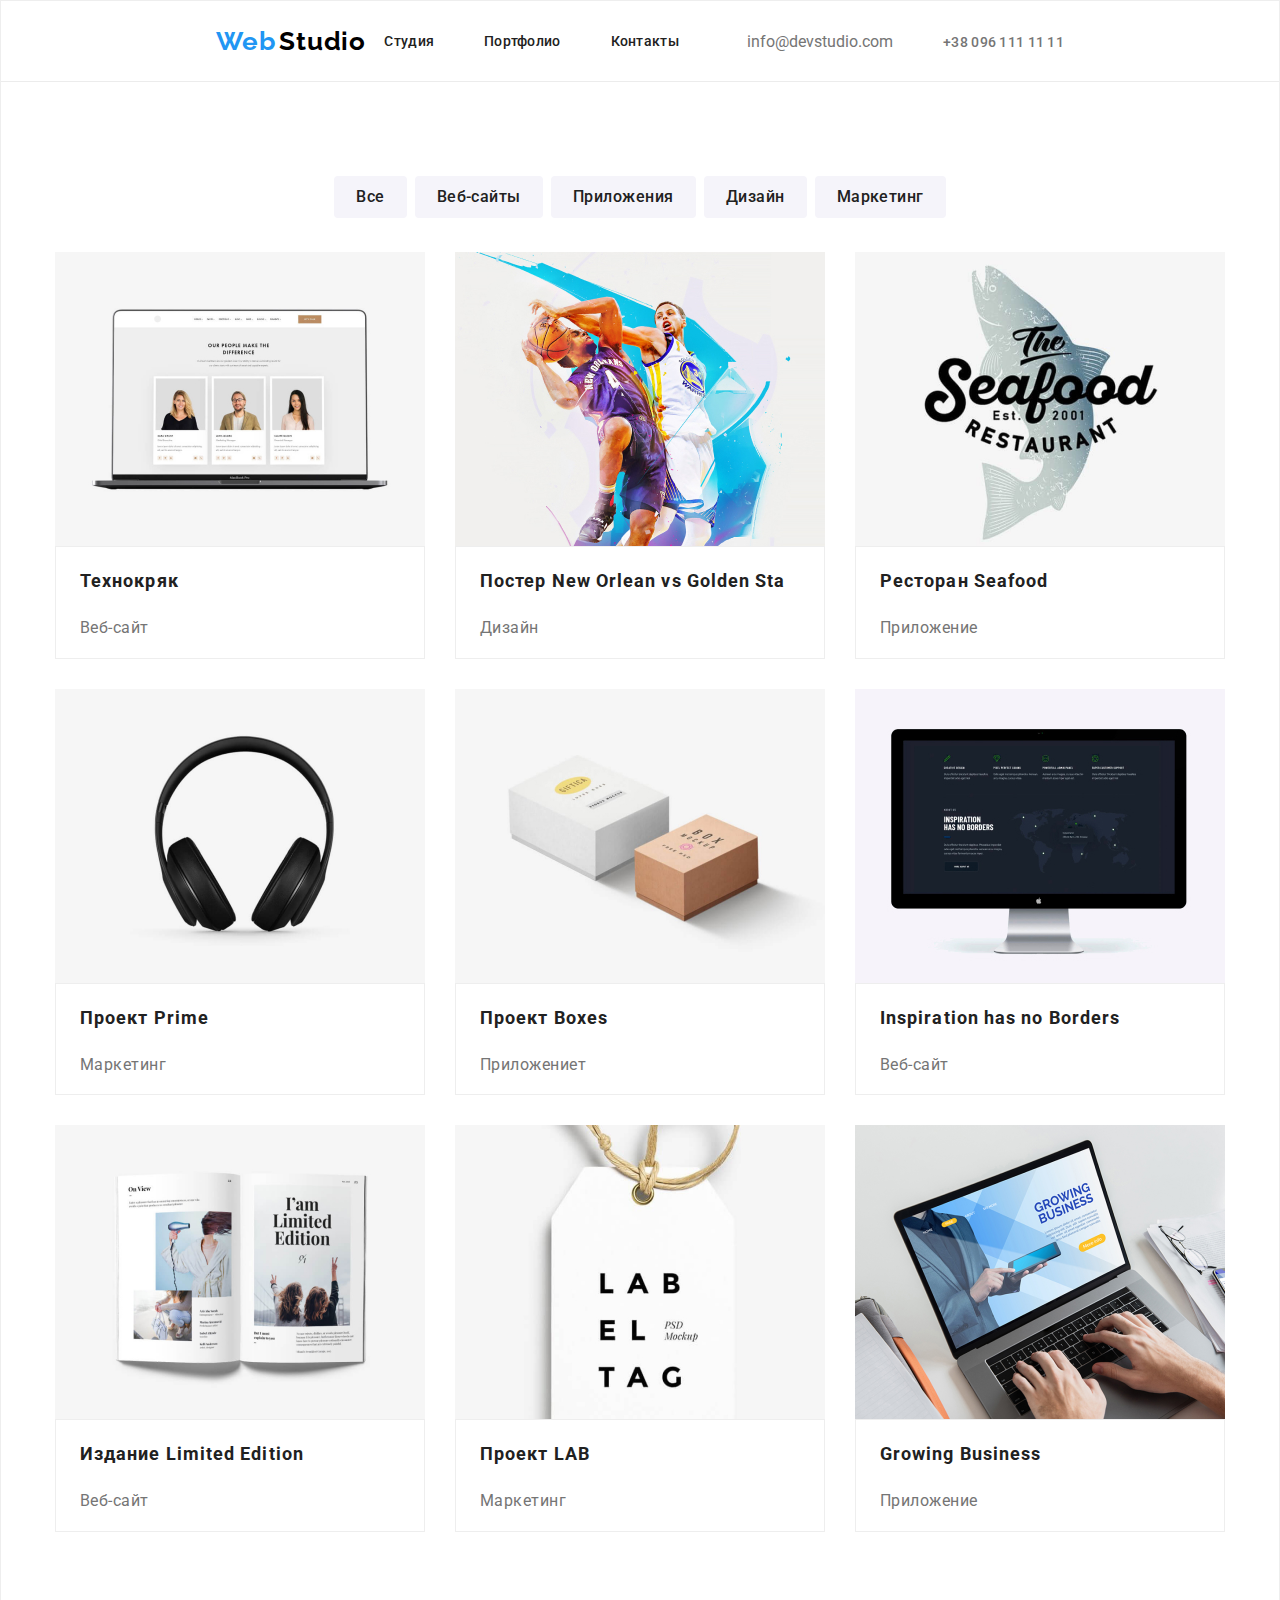
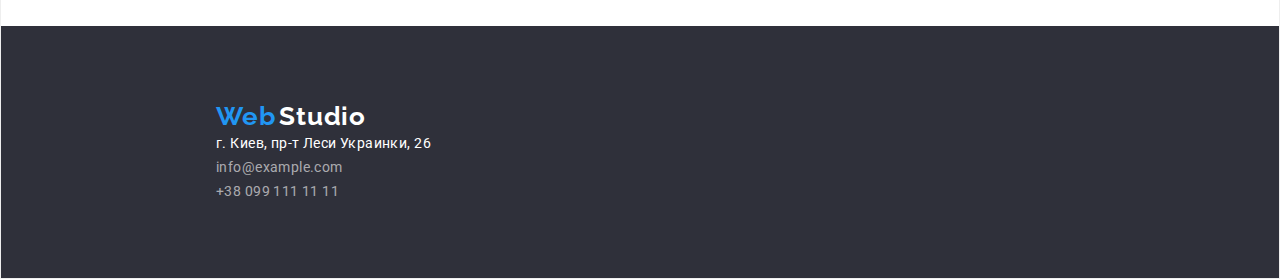
==== portfolio.html @ d3f441bb "Home work 3" ====
<!DOCTYPE html>
<html lang="uk">
  <head>
    <meta charset="UTF-8" />
    <meta http-equiv="X-UA-Compatible" content="IE=edge" />
    <meta name="viewport" content="width=device-width, initial-scale=1.0" />
    <link rel="stylesheet" href="style/style.css" />
    <link
      href="https://fonts.googleapis.com/css2?family=Raleway:wght@400;700&family=Roboto:wght@400;500;700;900&family=Ruda:wght@700&display=swap"
      rel="stylesheet"
    />
    <title>Portfolio</title>
  </head>

  <body>
    <!-- <div class="container"> -->
    <header class="header">
      <div class="container">
        <div class="category">
          <div>
            <a href="index.html" style="text-decoration: none">
              <span class="logo">Web</span>
              <span class="logo1">Studio</span>
            </a>
          </div>

          <ul class="menu" style="list-style: none">
            <li>
              <a class="studia" style="text-decoration: none" href="index.html"
                >Студия</a
              >
            </li>
            <li>
              <a
                class="portfolio"
                style="text-decoration: none"
                href="portfolio.html"
                >Портфолио</a
              >
            </li>
            <li>
              <a class="contactu" style="text-decoration: none" href="#"
                >Контакты</a
              >
            </li>
          </ul>

          <ul class="menu-addres" style="list-style: none">
            <li>
              <a
                class="gmail"
                style="text-decoration: none"
                href="mailto: info@devstudio.com"
                style="text-decoration: none"
                >info@devstudio.com</a
              >
            </li>
            <li>
              <a class="header__tel" href="tel:+380961111111"
                >+38 096 111 11 11</a
              >
            </li>
          </ul>
        </div>
      </div>
    </header>
    <main>
      <div class="conteiner-main">
        <ul class="button-set">
          <li><button class="bg-button" type="button">Все</button></li>
          <li><button class="bg-button" type="button">Веб-сайты</button></li>
          <li><button class="bg-button" type="button">Приложения</button></li>
          <li><button class="bg-button" type="button">Дизайн</button></li>
          <li><button class="bg-button" type="button">Маркетинг</button></li>
        </ul>

        <ul class="card-set">
          <li class="iteam">
            <article class="card">
              <div class="card-thumb">
                <a href="#"><img src="images/1.jpg" width="370" height="294" alt="Веб-сай Технокряк" /></a>
              </div>
              <div class="card-content">
                <p class="card-headling">
                  <a class="color-headling" href="">Технокряк</a>
                </p>
                <p class="card-text">
                  <a class="color-text" href="">Веб-сайт</a>
                </p>
              </div>
            </article>
          </li>

          <li class="iteam">
            <article class="card">
              <div class="card-thumb">
                <a href="#"><img src="images/basket2.jpg" width="370" height="294" alt="Постер New Orlean vs Golden Sta" /></a>
              </div>
              <div class="card-content">
                <p class="card-headling">
                  <a class="color-headling" href="">Постер New Orlean vs Golden Sta</a>
                </p>
                <p class="card-text">
                  <a class="color-text" href=""> Дизайн</a>
                </p>
              </div>
            </article>
          </li>

          <li class="iteam">
            <article class="card">
              <div class="card-thumb">
                <a href="#"><img src="images/seafood.jpg" width="370" height="294" alt="Ресторан Seafood" /></a>
              </div>
              <div class="card-content">
                <p class="card-headling">
                  <a class="color-headling" href="">Ресторан Seafood</a>
                </p>
                <p class="card-text">
                  <a class="color-text" href="">Приложение</a>
                </p>
              </div>
            </article>
          </li>

          <li class="iteam">
            <article class="card">
              <div class="card-thumb">
                <a href="#"><img src="images/soud2.jpg" width="370" height="294" alt="Проект Prime" /></a>
              </div>
              <div class="card-content">
                <p class="card-headling">
                  <a class="color-headling" href="">Проект Prime</a>
                </p>
                <p class="card-text">
                  <a class="color-text" href="">Маркетинг</a>
                </p>
              </div>
            </article>
          </li>

          <li class="iteam">
            <article class="card">
              <div class="card-thumb">
                <a href="#"><img src="images/boxes2.jpg" width="370" height="294" alt="Проект Boxes" /></a>
              </div>
              <div class="card-content">
                <p class="card-headling">
                  <a class="color-headling" href="">Проект Boxes</a>
                </p>
                <p class="card-text">
                  <a class="color-text" href="">Приложениет</a>
                </p>
              </div>
            </article>
          </li>

          <li class="iteam">
            <article class="card">
              <div class="card-thumb">
                <a href="#"><img src="images/border.jpg" width="370" height="294" alt="Inspiration has no Borders Веб-сайт" /></a>
              </div>
              <div class="card-content">
                <p class="card-headling">
                  <a class="color-headling" href="">Inspiration has no Borders</a>
                </p>
                <p class="card-text">
                  <a class="color-text" href="">Веб-сайт</a>
                </p>
              </div>
            </article>
          </li>

          <li class="iteam">
            <article class="card">
              <div class="card-thumb">
                <a href="#"><img src="images/book2.jpg" width="370" height="294" alt="Издание Limited Edition" /></a>
              </div>
              <div class="card-content">
                <p class="card-headling">
                  <a class="color-headling" href="">Издание Limited Edition</a>
                </p>
                <p class="card-text">
                  <a class="color-text" href="">Веб-сайт</a>
                </p>
              </div>
            </article>
          </li>

          <li class="iteam">
            <article class="card">
              <div class="card-thumb">
                <a href="#"><img src="images/lab2.jpg" width="370" height="294" alt="Проект LAB" /></a>
              </div>
              <div class="card-content">
                <p class="card-headling">
                  <a class="color-headling" href="">Проект LAB </a>
                </p>
                <p class="card-text">
                  <a class="color-text" href="">Маркетинг</a>
                </p>
              </div>
            </article>
          </li>

          <li class="iteam">
            <article class="card">
              <div class="card-thumb">
                <a href="#"><img src="images/growing.jpg" width="370" height="294" alt="" /></a>
              </div>
              <div class="card-content">
                <p class="card-headling">
                  <a class="color-headling" href="">Growing Business</a>
                </p>
                <p class="card-text">
                  <a class="color-text" href="">Приложение</a>
                </p>
              </div>
            </article>
          </li>
        </ul>
      </div>
    </main>
    <footer>
      <div class="footer-logo">
        <a href="#" style="text-decoration: none">
          <span class="logo" fond>Web</span>
          <span class="logo-studio">Studio</span>
        </a>
        <address>
          <ul class="footer-box">
            <li>
              <a class="footer-street" href="#" style="text-decoration: none"
                >г. Киев, пр-т Леси Украинки, 26</a
              >
            </li>
            <li>
              <a
                class="footer-address"
                href="mailto:info@example.com"
                style="text-decoration: none"
                >info@example.com</a
              >
            </li>
            <li>
              <a
                class="footer-address"
                href="tel:>+380991111111"
                style="text-decoration: none"
                >+38 099 111 11 11</a
              >
            </li>
          </ul>
        </address>
      </div>
    </footer>
  </body>
</html>
---- style/style.css ----
:root {
  --color-primary: #2196f3;
  --color-white: #fff;
  --color-gris: #757575;
  --color-black: #212121;
  --font-family-primary: "Roboto", sans-serif;
  --font-family-secondary: "Raleway", sans-serif;
  --card-shadow: #ffffff;
  border: 1px solid #eeeeee;
}

* {
  box-sizing: border-box;
}

html {
  font-family: var(--font-family-primary);
}

body {
  margin: 0;
}

img {
  display: block;
}

a {
  list-style: none;
  text-decoration: none;
  color: var(--color-gris);
}

li,
ul,
ol {
  margin: 0;
  padding: 0;
  list-style: none;
}

.container {
  margin: 0 215px;
  max-width: 1600px;
}

.contactu,
.portfolio,
.studia {
  color: var(--color-black);
}

/*LOGO*/
.logo {
  color: var(--color-primary);
  font-family: var(--font-family-secondary);
  font-style: normal;
  font-weight: 700;
  font-size: 26px;
  line-height: 1.192;
  letter-spacing: 0.03em;
}

.logo1 {
  color: black;
  font-family: var(--font-family-secondary);
  font-weight: 700;
  font-size: 26px;
  line-height: 1.192;
  letter-spacing: 0.03em;
}

.logo-portfolio {
  color: var(--color-primary);
  font-family: var(--font-family-secondary);
  font-weight: 700;
  font-size: 26px;
  line-height: 1.192;
  letter-spacing: 0.03em;
}

.logo-portfolio1 {
  color: var(--color-black);
  font-family: var(--font-family-secondary);
  font-weight: 700;
  font-size: 26px;
  line-height: 1.192;
  letter-spacing: 0.03em;
}

/*HEADER*/

.header {
  border-bottom: 1px solid #ececec;
}
.category {
  display: flex;
  justify-content: space-between;
  align-items: center;
  height: 80px;
}

.header__tel {
  font-weight: 500;
  font-size: 14px;
  line-height: 1.143;
  letter-spacing: 0.02em;
  color: var(--color-gris);
  text-decoration: none;
  padding-left: 50px;
}

.menu {
  display: flex;
}

.menu li {
  font-weight: 500;
  font-size: 14px;
  line-height: 1.143;
  letter-spacing: 0.02em;
  color: var(--color-black);
  padding-right: 50px;
}

.menu-addres {
  display: flex;
}

.hero {
  display: flex;
  flex-direction: column;
  justify-content: center;
  align-items: center;
  height: 600px;
  background: #2f303a;
}

.studia:hover,
.portfolio:hover,
.contactu:hover,
.gmail:hover,
.header__tel:hover {
  color: var(--color-primary);
}

/*main*/
.title {
  font-weight: 900;
  font-size: 44px;
  line-height: 1.364;
  text-align: center;
  letter-spacing: 0.06em;
  text-transform: uppercase;
  color: var(--color-white);
}

.bg-shop {
  display: flex;
  align-items: center;
  justify-content: center;
  width: 200px;
  height: 50px;
  background: var(--color-primary);
  box-shadow: 0px 4px 4px rgba(0, 0, 0, 0.15);
  border-radius: 4px;
  font-weight: 700;
  line-height: 1.875;
  letter-spacing: 0.06em;
  color: var(--color-white);
  border: none;
}

.row {
  display: flex;
  justify-content: space-between;
  margin: 94px 0;
}

.row-title {
  font-weight: 700;
  font-size: 14px;
  line-height: 1.143;
  letter-spacing: 0.03em;
  text-transform: uppercase;
  color: var(--color-black);
}

.text-row {
  font-size: 14px;
  line-height: 1.714;
  letter-spacing: 0.03em;
  color: var(--color-gris);
}

.title-we-can {
  font-weight: 700;
  font-size: 36px;
  line-height: 1.167;
  text-align: center;
  letter-spacing: 0.03em;
  color: var(--color-black);
}

.row-we-can {
  display: flex;
  justify-content: space-between;
  margin: 50px 0 94px;
}

.team {
  display: block;
  text-align: center;
  margin: 0 auto;
  height: 648px;
  background: #f5f4fa;
}

.team-titel {
  margin: 0;
  padding: 94px 0 50px;
  font-weight: 700;
  font-size: 36px;
  line-height: 1.167;
  text-align: center;
  letter-spacing: 0.03em;
  color: #212121;
}

.bg-card {
  box-shadow: 0px 1px 3px rgba(0, 0, 0, 0.12), 0px 1px 1px rgba(0, 0, 0, 0.14),
    0px 2px 1px rgba(0, 0, 0, 0.2);
  border-radius: 0px 0px 4px 4px;
}

.bg-text {
  font-weight: 500;
  font-size: 16px;
  line-height: 1.188;
  text-align: center;
  letter-spacing: 0.03em;
  color: var(--color-black);
}

.bg-job {
  line-height: 19px;
  text-align: center;
  letter-spacing: 0.03em;
  color: var(--color-gris);
}

.team2 {
  display: flex;
  justify-content: space-between;
}

/*FOOTER*/

.footer-logo {
  display: flex;
  flex-direction: column;
  justify-content: center;
  height: 252px;
  padding: 0 215px;
  background: #2f303a;
}

.logo-studio {
  font-family: var(--font-family-secondary);
  font-weight: 700;
  font-size: 26px;
  line-height: 1.192;
  letter-spacing: 0.03em;
  color: var(--color-white);
}

.footer-box {
  display: flex;
  flex-direction: column;
  padding: 0;
}

.footer-street {
  font-size: 14px;
  line-height: 1.714;
  letter-spacing: 0.03em;
  color: var(--color-white);
}

.footer-address {
  font-size: 14px;
  line-height: 1.714;
  letter-spacing: 0.03em;
  color: rgba(255, 255, 255, 0.6);
}

.logo-studio a {
  font-style: normal;
}

.footer-logo,
.logo-studio,
.footer-address,
.footer-street {
  font-style: normal;
}

/*PORFOLIO*/

.conteiner-button {
  display: flex;
  flex-direction: row;
}

.conteiner-main {
  width: 1170px;
  margin-left: auto;
  margin-right: auto;
  background-color: var(--color-white);
}

/* CARD SET */
.card-set {
  list-style: none;
  display: flex;
  flex-wrap: wrap;
  margin-bottom: 94px;
  gap: 30px;
}

.card-set > .iteam {
  flex-basis: calc(100% / 3 - 30px);
}

/* CARD */

.card-content {
  padding-left: 24px;
  box-shadow: var(--card-shadow);
  border: 1px solid #eeeeee;
}

.color-headling {
  font-family: var(--font-family-primary);
  font-style: normal;
  font-weight: 700;
  font-size: 18px;
  line-height: 2;
  letter-spacing: 0.06em;
  color: var(--color-black);
}

.color-text {
  font-family: var(--font-family-primary);
  font-style: normal;
  font-weight: 400;
  font-size: 16px;
  line-height: 1.667;
  letter-spacing: 0.03em;
  color: var(--color-gris);
}

/* BUTTON */

.button-set {
  margin-top: 94px;
  margin-bottom: 34px;
  display: flex;
  justify-content: center;
  gap: 8px;
}

.bg-button {
  font-family: inherit;
  font-weight: 500;
  font-size: inherit;
  line-height: 1.625;
  text-align: center;
  letter-spacing: 0.03em;
  color: var(--color-black);
  border: none;
  transition: 0.4s;
}

.bg-button {
  padding: 8px 22px;
  background: #f5f4fa;
  border-radius: 4px;
}

.bg-button:hover {
  background: var(--color-primary);
  box-shadow: 0px 3px 1px rgba(0, 0, 0, 0.1), 0px 1px 2px rgba(0, 0, 0, 0.08),
    0px 2px 2px rgba(0, 0, 0, 0.12);
  border-radius: 4px;
  cursor: pointer;
  color: var(--color-white);
}
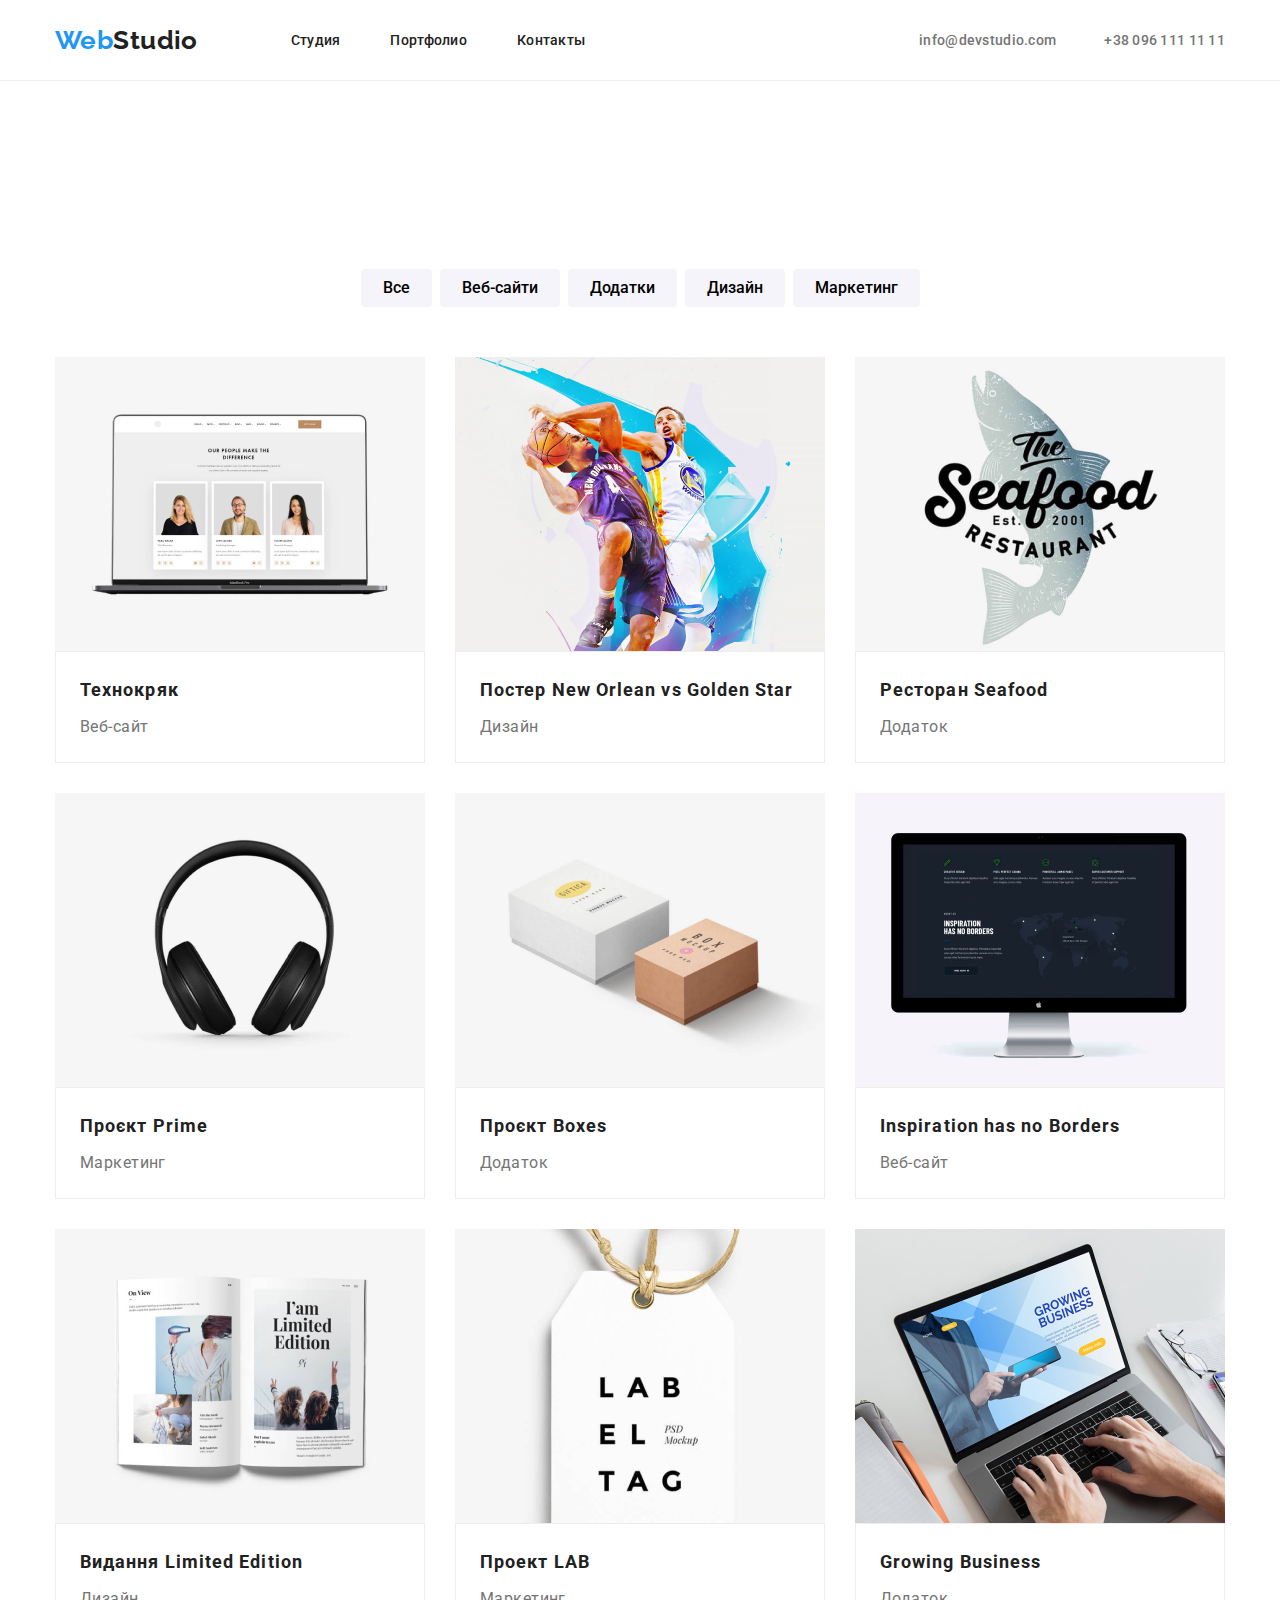
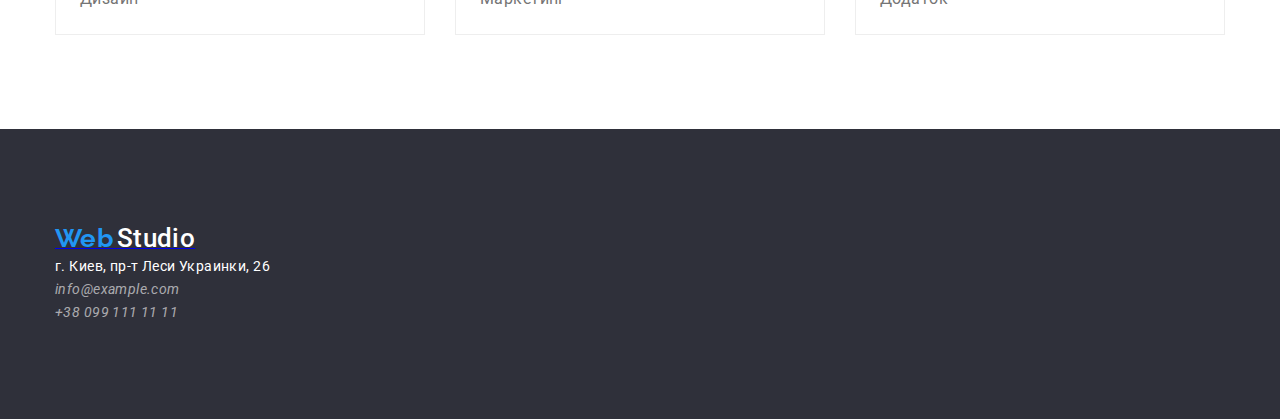
==== commit 6a768c22: "very good!!!" ====
--- a/portfolio.html
+++ b/portfolio.html
@@ -1,258 +1,143 @@
 <!DOCTYPE html>
 <html lang="uk">
-  <head>
-    <meta charset="UTF-8" />
-    <meta http-equiv="X-UA-Compatible" content="IE=edge" />
-    <meta name="viewport" content="width=device-width, initial-scale=1.0" />
-    <link rel="stylesheet" href="style/style.css" />
+<head>
+    <meta charset="UTF-8">
+    <meta http-equiv="X-UA-Compatible" content="IE=edge">
+    <meta name="viewport" content="width=device-width, initial-scale=1.0">
+    <link rel="stylesheet" href="./css/styles.css" />
     <link
-      href="https://fonts.googleapis.com/css2?family=Raleway:wght@400;700&family=Roboto:wght@400;500;700;900&family=Ruda:wght@700&display=swap"
-      rel="stylesheet"
-    />
-    <title>Portfolio</title>
-  </head>
+    href="https://fonts.googleapis.com/css2?family=Raleway:wght@400;700&family=Roboto:wght@400;500;700;900&family=Ruda:wght@700&display=swap"
+    rel="stylesheet" />
+    <title>Web Studio</title>
+</head>
 
-  <body>
-    <!-- <div class="container"> -->
-    <header class="header">
-      <div class="container">
-        <div class="category">
-          <div>
-            <a href="index.html" style="text-decoration: none">
-              <span class="logo">Web</span>
-              <span class="logo1">Studio</span>
-            </a>
-          </div>
-
-          <ul class="menu" style="list-style: none">
-            <li>
-              <a class="studia" style="text-decoration: none" href="index.html"
-                >Студия</a
-              >
-            </li>
-            <li>
-              <a
-                class="portfolio"
-                style="text-decoration: none"
-                href="portfolio.html"
-                >Портфолио</a
-              >
-            </li>
-            <li>
-              <a class="contactu" style="text-decoration: none" href="#"
-                >Контакты</a
-              >
-            </li>
+<body>
+    <header>
+        <nav class="container nav-box">
+            <a href="./index.html" class="logo">
+              <span>Web</span><span class="logo-word">Studio</span></a> 
+      
+          <ul class="links-nav">
+            <li class="list">
+              <a href="./index.html" class="link current">Студия</a></li>
+            <li class="list">
+              <a href="./portfolio.html" class="link current">Портфолио</a></li>
+            <li class="list">
+              <a href="link" class="link current">Контакты</a></li>
           </ul>
-
-          <ul class="menu-addres" style="list-style: none">
-            <li>
-              <a
-                class="gmail"
-                style="text-decoration: none"
-                href="mailto: info@devstudio.com"
-                style="text-decoration: none"
-                >info@devstudio.com</a
-              >
-            </li>
-            <li>
-              <a class="header__tel" href="tel:+380961111111"
-                >+38 096 111 11 11</a
-              >
-            </li>
-          </ul>
-        </div>
-      </div>
+          
+    
+            <ul class="contacts-nav">
+              <li class="list">
+                <a href="mailto:info@devstudio.com" class="contacts">info@devstudio.com</a></li>
+              <li class="list">
+                <a href="tel:+38 096 111 11 11" class="contacts">+38 096 111 11 11</a></li>
+            </ul>
+          </nav>
     </header>
     <main>
-      <div class="conteiner-main">
-        <ul class="button-set">
-          <li><button class="bg-button" type="button">Все</button></li>
-          <li><button class="bg-button" type="button">Веб-сайты</button></li>
-          <li><button class="bg-button" type="button">Приложения</button></li>
-          <li><button class="bg-button" type="button">Дизайн</button></li>
-          <li><button class="bg-button" type="button">Маркетинг</button></li>
-        </ul>
+        <section class="portfolio section">
+            <div class="container">
+                
+                <ul class="filters-menu">
+                    <li class="filters-button-list"><button type="button" class="filters">Все</button></li>
+                    <li class="filters-button-list"><button type="button" class="filters">Веб-сайти</button></li>
+                    <li class="filters-button-list"><button type="button" class="filters">Додатки</button></li>
+                    <li class="filters-button-list"><button type="button" class="filters">Дизайн</button></li>
+                    <li class="filters-button-list"><button type="button" class="filters">Маркетинг</button></li>
+                </ul>
 
-        <ul class="card-set">
-          <li class="iteam">
-            <article class="card">
-              <div class="card-thumb">
-                <a href="#"><img src="images/1.jpg" width="370" height="294" alt="Веб-сай Технокряк" /></a>
-              </div>
-              <div class="card-content">
-                <p class="card-headling">
-                  <a class="color-headling" href="">Технокряк</a>
-                </p>
-                <p class="card-text">
-                  <a class="color-text" href="">Веб-сайт</a>
-                </p>
-              </div>
-            </article>
-          </li>
-
-          <li class="iteam">
-            <article class="card">
-              <div class="card-thumb">
-                <a href="#"><img src="images/basket2.jpg" width="370" height="294" alt="Постер New Orlean vs Golden Sta" /></a>
-              </div>
-              <div class="card-content">
-                <p class="card-headling">
-                  <a class="color-headling" href="">Постер New Orlean vs Golden Sta</a>
-                </p>
-                <p class="card-text">
-                  <a class="color-text" href=""> Дизайн</a>
-                </p>
-              </div>
-            </article>
-          </li>
-
-          <li class="iteam">
-            <article class="card">
-              <div class="card-thumb">
-                <a href="#"><img src="images/seafood.jpg" width="370" height="294" alt="Ресторан Seafood" /></a>
-              </div>
-              <div class="card-content">
-                <p class="card-headling">
-                  <a class="color-headling" href="">Ресторан Seafood</a>
-                </p>
-                <p class="card-text">
-                  <a class="color-text" href="">Приложение</a>
-                </p>
-              </div>
-            </article>
-          </li>
-
-          <li class="iteam">
-            <article class="card">
-              <div class="card-thumb">
-                <a href="#"><img src="images/soud2.jpg" width="370" height="294" alt="Проект Prime" /></a>
-              </div>
-              <div class="card-content">
-                <p class="card-headling">
-                  <a class="color-headling" href="">Проект Prime</a>
-                </p>
-                <p class="card-text">
-                  <a class="color-text" href="">Маркетинг</a>
-                </p>
-              </div>
-            </article>
-          </li>
-
-          <li class="iteam">
-            <article class="card">
-              <div class="card-thumb">
-                <a href="#"><img src="images/boxes2.jpg" width="370" height="294" alt="Проект Boxes" /></a>
-              </div>
-              <div class="card-content">
-                <p class="card-headling">
-                  <a class="color-headling" href="">Проект Boxes</a>
-                </p>
-                <p class="card-text">
-                  <a class="color-text" href="">Приложениет</a>
-                </p>
-              </div>
-            </article>
-          </li>
-
-          <li class="iteam">
-            <article class="card">
-              <div class="card-thumb">
-                <a href="#"><img src="images/border.jpg" width="370" height="294" alt="Inspiration has no Borders Веб-сайт" /></a>
-              </div>
-              <div class="card-content">
-                <p class="card-headling">
-                  <a class="color-headling" href="">Inspiration has no Borders</a>
-                </p>
-                <p class="card-text">
-                  <a class="color-text" href="">Веб-сайт</a>
-                </p>
-              </div>
-            </article>
-          </li>
-
-          <li class="iteam">
-            <article class="card">
-              <div class="card-thumb">
-                <a href="#"><img src="images/book2.jpg" width="370" height="294" alt="Издание Limited Edition" /></a>
-              </div>
-              <div class="card-content">
-                <p class="card-headling">
-                  <a class="color-headling" href="">Издание Limited Edition</a>
-                </p>
-                <p class="card-text">
-                  <a class="color-text" href="">Веб-сайт</a>
-                </p>
-              </div>
-            </article>
-          </li>
-
-          <li class="iteam">
-            <article class="card">
-              <div class="card-thumb">
-                <a href="#"><img src="images/lab2.jpg" width="370" height="294" alt="Проект LAB" /></a>
-              </div>
-              <div class="card-content">
-                <p class="card-headling">
-                  <a class="color-headling" href="">Проект LAB </a>
-                </p>
-                <p class="card-text">
-                  <a class="color-text" href="">Маркетинг</a>
-                </p>
-              </div>
-            </article>
-          </li>
-
-          <li class="iteam">
-            <article class="card">
-              <div class="card-thumb">
-                <a href="#"><img src="images/growing.jpg" width="370" height="294" alt="" /></a>
-              </div>
-              <div class="card-content">
-                <p class="card-headling">
-                  <a class="color-headling" href="">Growing Business</a>
-                </p>
-                <p class="card-text">
-                  <a class="color-text" href="">Приложение</a>
-                </p>
-              </div>
-            </article>
-          </li>
-        </ul>
-      </div>
+                <ul class="images-list">
+                    <li class="images-all">
+                        <img src="./images/portfolioimg/img1.jpg" alt="команда" width="370">
+                        <div class="name-work-box">
+                            <h3 class="name-images">Технокряк</h3>
+                            <p class="paragraph-portfolio">Веб-сайт</p>
+                        </div>
+                    </li>
+                    <li class="images-all">
+                        <img src="./images/portfolioimg/img2.jpg" alt="Постер Ню Орлеанс" width="370">
+                        <div class="name-work-box">
+                            <h3 class="name-images">Постер New Orlean vs Golden Star</h3>
+                            <p class="paragraph-portfolio">Дизайн</p>
+                        </div>
+                    </li>
+                    <li class="images-all">
+                        <img src="./images/portfolioimg/img3.jpg" alt="Ресторан Seafood" width="370">
+                        <div class="name-work-box">
+                            <h3 class="name-images">Ресторан Seafood</h3>
+                            <p class="paragraph-portfolio">Додаток</p>
+                        </div>
+                    </li>
+                    <li class="images-all">
+                        <img src="/images/portfolioimg/img4.jpg" alt="Проект Prime" width="370">
+                        <div class="name-work-box">
+                            <h3 class="name-images">Проєкт Prime</h3>
+                            <p class="paragraph-portfolio">Маркетинг</p>
+                        </div>
+                    </li>
+                    <li class="images-all">
+                        <img src="./images/portfolioimg/img5.jpg" alt="Проект Boxes" width="370">
+                        <div class="name-work-box">
+                            <h3 class="name-images">Проєкт Boxes</h3>
+                            <p class="paragraph-portfolio">Додаток</p>
+                        </div>
+                    </li>
+                    <li class="images-all">
+                        <img src="./images/portfolioimg/img6.jpg" alt="Inspiration has no Borders" width="370">
+                        <div class="name-work-box">
+                            <h3 class="name-images">Inspiration has no Borders</h3>
+                            <p class="paragraph-portfolio">Веб-сайт</p>
+                        </div>
+                    </li>
+                    <li class="images-all">
+                        <img src="./images/portfolioimg/img7.jpg" alt="Видання Limited Edition" width="370">
+                        <div class="name-work-box">
+                            <h3 class="name-images">Видання Limited Edition</h3>
+                            <p class="paragraph-portfolio">Дизайн</p>
+                        </div>
+                    </li>
+                    <li class="images-all">
+                        <img src="./images/portfolioimg/img8.jpg" alt="Проект LAB" width="370">
+                        <div class="name-work-box">
+                            <h3 class="name-images">Проект LAB</h3>
+                            <p class="paragraph-portfolio">Маркетинг</p>
+                        </div>
+                    </li>
+                    <li class="images-all">
+                        <img src="./images/portfolioimg/img9.jpg" alt="Growing Business" width="370">
+                        <div class="name-work-box">
+                            <h3 class="name-images">Growing Business</h3>
+                            <p class="paragraph-portfolio">Додаток</p>
+                        </div>
+                    </li>
+                </ul>
+            </div>
+        </section>
     </main>
     <footer>
-      <div class="footer-logo">
-        <a href="#" style="text-decoration: none">
-          <span class="logo" fond>Web</span>
-          <span class="logo-studio">Studio</span>
-        </a>
-        <address>
-          <ul class="footer-box">
-            <li>
-              <a class="footer-street" href="#" style="text-decoration: none"
-                >г. Киев, пр-т Леси Украинки, 26</a
-              >
-            </li>
-            <li>
-              <a
-                class="footer-address"
-                href="mailto:info@example.com"
-                style="text-decoration: none"
-                >info@example.com</a
-              >
-            </li>
-            <li>
-              <a
-                class="footer-address"
-                href="tel:>+380991111111"
-                style="text-decoration: none"
-                >+38 099 111 11 11</a
-              >
-            </li>
-          </ul>
-        </address>
-      </div>
+        <section class="footer section">
+            <div class="container">
+              <a href="#">
+                <span class="logo-footer">Web</span>
+                <span class="word-logo">Studio</span>
+              </a>
+              <address>
+                <ul>
+                  <li class="footer-contacts-list">
+                    <a href="#" class="adress-footer">г. Киев, пр-т Леси Украинки, 26</a>
+                  </li>
+                  <li class="">
+                    <a href="mailto:info@example.com" class="contacts-footer">info@example.com</a>
+                  </li>
+                  <li class="footer-contacts-list">
+                    <a href="tel:>+380991111111" class="contacts-footer">+38 099 111 11 11</a>
+                  </li>
+                </ul>
+            </div>
+          </section>
+          </address>
     </footer>
-  </body>
-</html>
+    
+</body>
+</html>--- a/css/styles.css
+++ b/css/styles.css
@@ -0,0 +1,391 @@
+html {
+box-sizing: border-box;
+}
+*,
+*::after,
+*::before{
+    box-sizing: inherit;
+}
+
+/*Style*/
+h1,
+h2,
+h3,
+h4,
+h5,
+h6,
+p {
+    margin-top: 0;
+} 
+img {
+    display: block;
+    max-width: 100%;
+    height: auto;
+}
+ul {
+    list-style: none;
+    padding-left: 0;
+    margin: 0; 
+}
+:root {
+    --color-primary: #212121;
+    --color-second: #2196f3;
+    --color-contacts: #757575;
+    --color-hero: #2f303a;
+    --color-hero-name: #ffffff; 
+    --color-button: #188ce8;
+    --color-team: #f5f4fa; 
+    --color-contacts-footer: rgba(255, 255, 255, 0.6);
+
+    --font-family-primary: 'Roboto', sens-serif;
+    --font-family-logo: 'Raleway', sens-serif;
+}
+body {
+    color: var(--color-primary);
+    font-family: var(--font-family-primary);
+    font-weight: 500;
+    font-size: 14px;
+    line-height: 1.17;
+    letter-spacing: 0.03em;
+    margin: 0;
+}
+
+.section {
+    margin-left: auto;
+    margin-right: auto;
+    padding-top: 94px;
+    padding-bottom: 94px;
+}
+.container {
+    width: 1200px;
+    padding-left: 15px;
+    padding-right: 15px;
+    margin: 0 auto;
+}
+
+/*HEADER*/ 
+.container.nav-box {
+    display: flex;
+    align-items: center;
+} 
+
+header {
+    border-bottom: 1px solid #ECECEC;
+}
+.logo {
+    color: var(--color-second);
+    font-family: var(--font-family-logo);
+    text-decoration: none;
+    font-weight: 700;
+    font-size: 26px;
+    line-height: 1.17;
+} 
+.logo-word {
+    color: var(--color-primary);
+}
+nav > a {
+    display: block;
+    padding-top: 24px;
+    padding-bottom: 24px;
+}
+/*ПОСИЛАННЯ*/
+.links-nav .link {
+    display: block;
+    padding-top: 32px;
+    padding-bottom: 32px;
+    color: var(--color-primary);
+    text-decoration: none;
+    letter-spacing: 0.02em;
+}
+.link:hover,
+.link:focus {
+    color: var(--color-second);
+}
+.link:current {
+    color: var(--color-second);
+}
+.links-nav .list + .list {
+    margin-left: 50px;
+}
+.links-nav .list:first-child {
+    margin-left: 93px;
+}
+.links-nav .list:last-child {
+    margin-right: 0;
+}
+.links-nav {
+    display: flex;
+}
+/*КОНТАКТИ*/ 
+.contacts {
+    color: var(--color-contacts);
+    text-decoration: none;
+    letter-spacing: 0.02em;
+}
+.contacts:hover,
+.contacts:focus {
+    color: var(--color-second);
+}
+.container .contacts {
+    display: block;
+    padding-top: 32px;
+    padding-bottom: 32px;
+}
+.contacts-nav {
+    display: flex; 
+    margin-left: auto;
+}
+.contacts-nav .list + .list {
+    margin-left: 48px;
+} 
+/*HERO*/ 
+.banner.section {
+    background-color: var(--color-hero);
+    text-align: center;
+    padding-left: 0;
+    padding-top: 200px;
+    padding-bottom: 200px;
+    margin-left: auto;
+    margin-right: auto;
+}
+.hero {
+    font-family: var(--font-family-primary);
+    color: var(--color-hero-name);
+    font-weight: 900;
+    font-size: 44px;
+    line-height: 1.36;
+    letter-spacing: 0.06em;
+    text-transform: uppercase;
+    margin-bottom: 30px;
+} 
+/*BUTTON HERO*/ 
+.button {
+    background-color: var(--color-second);
+    color: var(--color-hero-name);
+    box-shadow: 0px 4px 4px rgba(0, 0, 0, 0.15);
+    border-radius: 4px;
+    border: 1px;
+    cursor: pointer;
+    font-family: var(--font-family-primary);
+    font-weight: 700;
+    font-size: 16px;
+    line-height: 1.9;
+    letter-spacing: 0.06em;
+    display: inline-block;
+    padding: 10px 32px;
+}
+.button:hover,
+.button:focus {
+    background-color: var(--color-button);
+}
+.name {
+    font-weight: 700;
+    font-size: 36px;
+    text-align: center;
+}
+.quality-name  {
+    font-weight: 700;
+    font-size: 14px;
+    text-transform: uppercase;
+} 
+/*QUALITY SECTION*/
+.quality-name {
+    margin-bottom: 10px;
+}
+.quality {
+    display: flex;
+}
+.quality .quality-list {
+    margin-right: 30px;
+    width: 270px;
+}
+.quality .quality-list:last-child {
+    margin-right: 0;
+}
+/*ЧИМ МИ ЗАЙМАЄМОСЬ*/
+.works.section {
+    padding-top: 0;
+}
+.name.name-works {
+    margin-bottom: 50px;
+}
+.work .work-list {
+    margin-right: 30px;
+}
+.work .work-list :last-child {
+    margin-right: 0;
+}
+.work {
+    display:flex;
+} 
+/*TEAM*/ 
+.section .bgteam {
+    padding-bottom: 94px;
+    padding-top: 94px;
+    margin-right: auto;
+    margin-left: auto;
+    text-align: center;
+}
+
+.teammates-list {
+    display: flex;
+}
+.teammates {
+    background-color: var(--color-hero-name);
+    box-shadow: 0px 1px 3px rgba(0, 0, 0, 0.12);
+    border-radius: 0px 0px 4px 4px;
+    margin-right: 30px;
+}
+.teammates :last-child {
+margin-right: 0;
+}
+.team-names {
+    display: flex;
+    justify-content: center;
+    font-weight: 500;
+    font-size: 16px;
+    margin-bottom: 10px;
+}
+.team-name-box {
+    padding-top: 30px;
+    padding-bottom: 30px;
+}
+.bgteam p {
+    display: flex;
+    justify-content: center;
+    font-size: 16px;
+} 
+.paragraph {
+    color: var(--color-contacts);
+    font-weight: 400;
+    line-height: 1.7;
+    margin-bottom: 0;
+}
+/*FOOTER*/ 
+.footer {
+    background-color: var(--color-hero);
+    color: var(--color-hero-name);
+}
+.footer .section {
+    padding-top: 60px;
+    padding-bottom: 60px;
+}
+.logo-footer {
+    color: var(--color-second);
+    font-family: var(--font-family-logo);
+    text-decoration: none;
+    font-weight: 700;
+    font-size: 26px;
+    line-height: 1.17;
+}
+.container > .adress {
+    font-style: normal;
+    font-weight: 400;
+    line-height: 1.71;
+}
+.word-logo {
+    color: var(--color-hero-name);
+    font-size: 26px;
+    line-height: 1.17;
+}
+.contacts-footer {
+    color: var(--color-contacts-footer);
+    font-weight: 400;
+    text-decoration: none;
+    line-height: 1.71;
+    margin-bottom: 60px;
+}
+.contacts-footer:hover,
+.contacts-footer:focus {
+    color: var(--color-second);
+}
+.footer-contacts-lis {
+    margin-top: 9px;
+}
+.adress-footer {
+    font-family: var(--font-family-primary);
+    font-style: normal;
+    font-weight: 400;
+    font-size: 14px;
+    line-height: 24px;
+    letter-spacing: 0.03em;
+    color: var(--color-hero-name);
+    text-decoration: none;
+    margin-top: 20px;
+    margin-bottom: 9px;
+} 
+/*PORTFOLIO*/ 
+.portfolio.section {
+    margin-top: 94px;
+    padding-bottom: 94px;
+}
+/*PORTFOLIO BUTTON*/
+.filters {
+    background-color: var(--color-team);
+    border: transparent;
+    cursor: pointer;
+    font-family: var(--font-family-primary);
+    font-size: 16px;
+    line-height: 1.625;
+    font-weight: 500;
+    padding: 6px 22px;
+    max-width: 145px;
+    border-radius: 4px;
+}
+.filters-menu .filters-button-list {
+    margin-right: 8px;
+}
+.filters-menu .filters-button-list:last-child{
+    margin-right: 0;
+}
+.filters-menu {
+    display: flex;
+    justify-content: center;
+    margin-bottom: 50px;
+}
+.filters:hover,
+.filters:focus {
+    background-color: var(--color-second);
+    box-shadow: 0px 3px 1px rgba(0, 0, 0, 0.1), 0px 1px 2px rgba(0, 0, 0, 0.08), 0px 2px 2px rgba(0, 0, 0, 0.12);
+    border-radius: 4px;
+    color: var(--color-hero-name);
+}
+/*IMG PORTFOLIO*/ 
+.images-list {
+    display: flex;
+    flex-wrap: wrap;
+}
+.images-all {
+    margin-bottom: 30px;
+    margin-right: 30px;
+    width: 370px;
+}
+.images-all:hover,
+.images-all:focus {
+    box-shadow: 0px 1px 1px rgba(0, 0, 0, 0.12), 0px 4px 4px rgba(0, 0, 0, 0.06), 1px 4px 6px rgba(0, 0, 0, 0.16);
+}
+.images-all:nth-child(3n + 3) {
+    margin-right: 0;
+}
+.images-all:nth-last-child( -n + 3) {
+    margin-bottom: 0;
+}
+.name-images {
+    color: var(--color-primary);
+    font-weight: 700;
+    font-size: 18px;
+    line-height: 2;
+    letter-spacing: 0.06em;
+    margin-bottom: 4px;
+}
+.paragraph-portfolio {
+    color: var(--color-contacts);
+    font-weight: 400;
+    font-size: 16px;
+    line-height: 1.87;
+    margin: 0;
+}
+.name-work-box {
+    padding: 20px 24px;
+    border: 1px solid #EEEEEE;
+}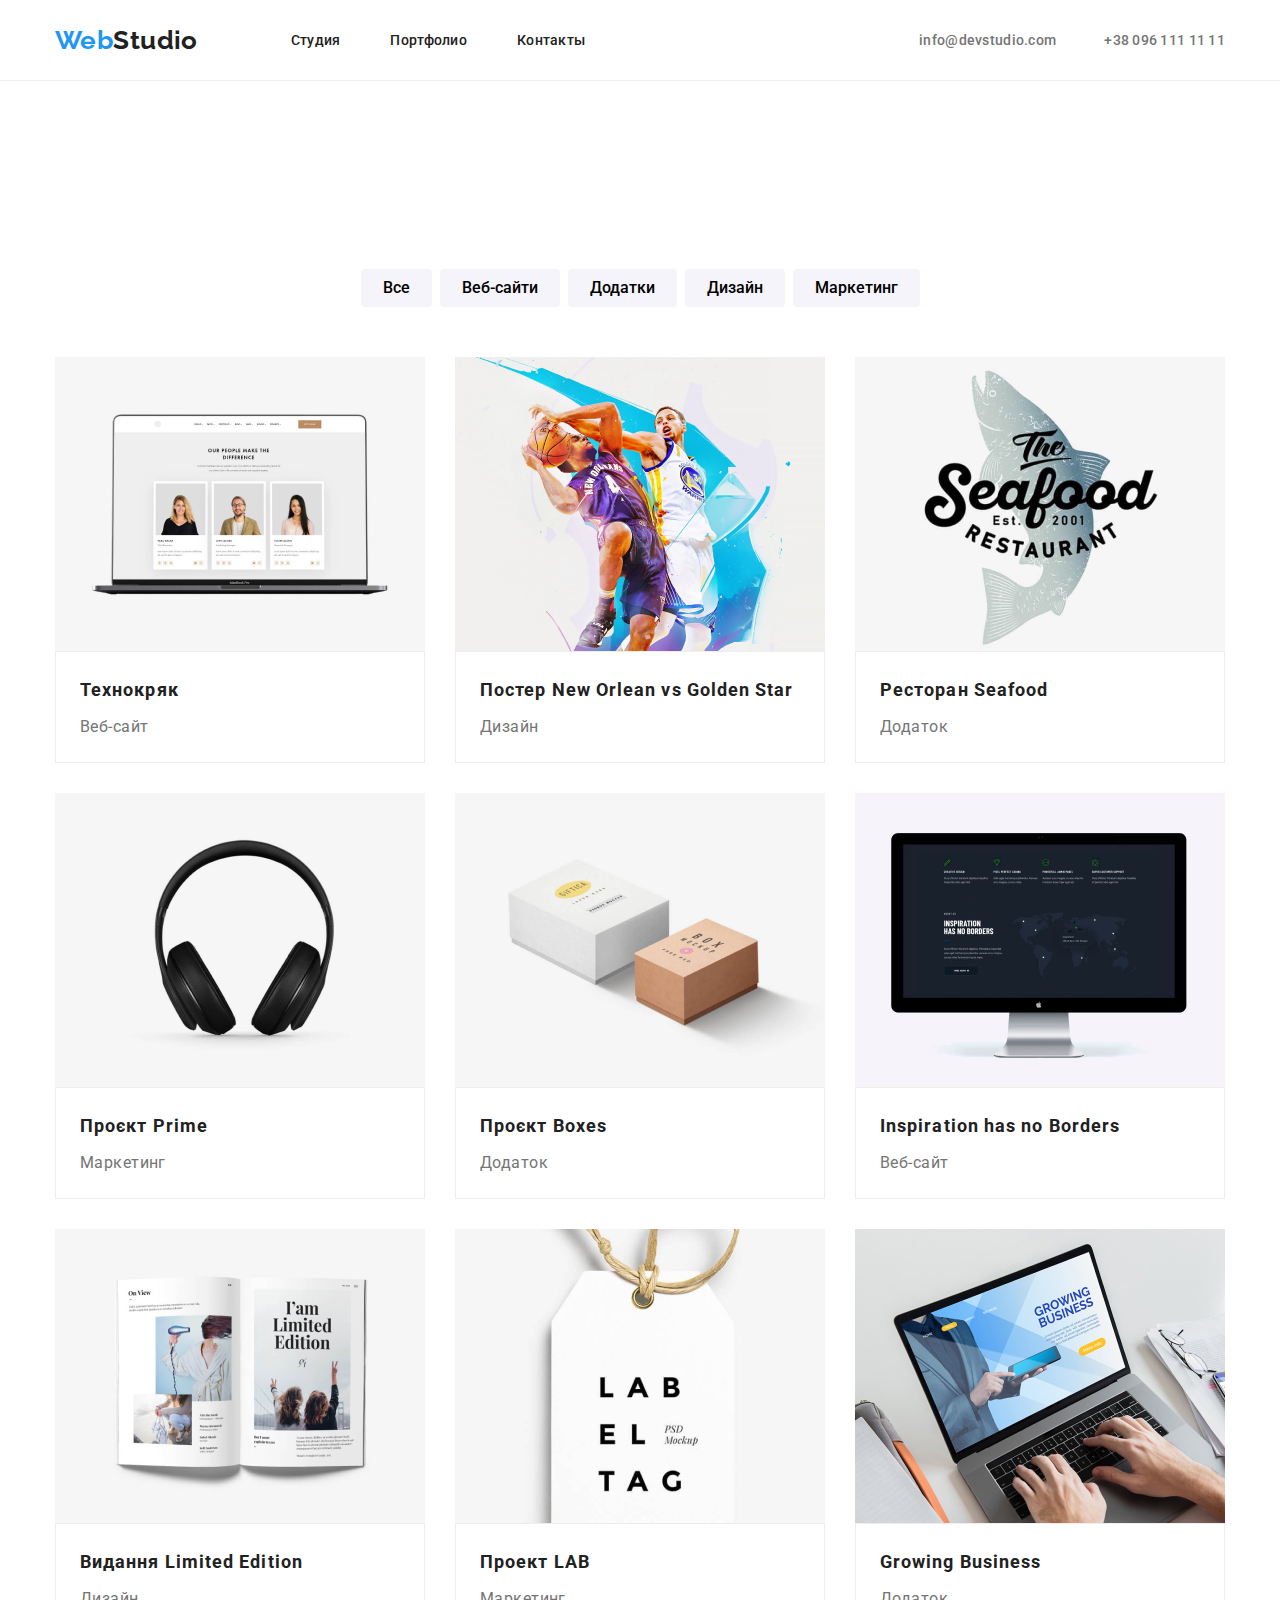
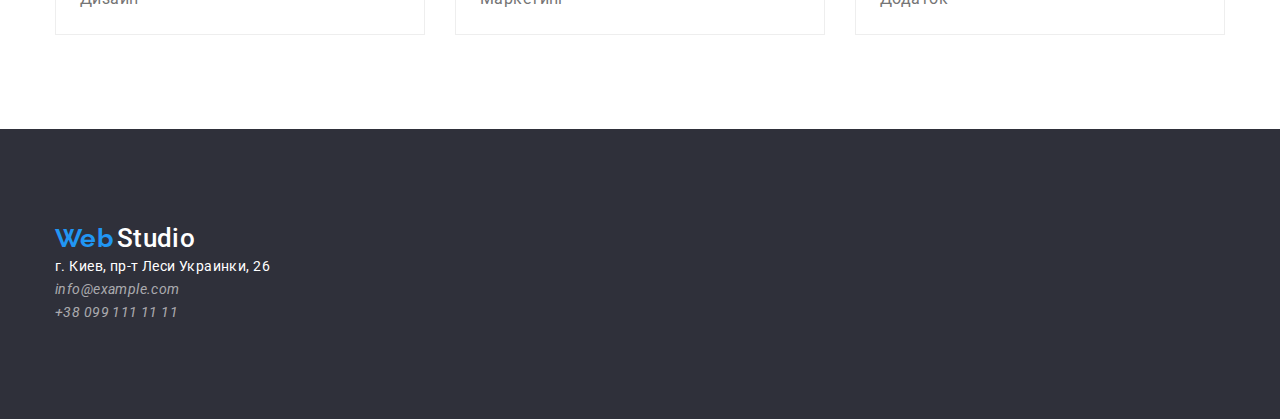
==== commit 15c7484d: "3" ====
--- a/portfolio.html
+++ b/portfolio.html
@@ -70,7 +70,7 @@
                         </div>
                     </li>
                     <li class="images-all">
-                        <img src="/images/portfolioimg/img4.jpg" alt="Проект Prime" width="370">
+                        <img src="./images/portfolioimg/img4.jpg" alt="Проект Prime" width="370">
                         <div class="name-work-box">
                             <h3 class="name-images">Проєкт Prime</h3>
                             <p class="paragraph-portfolio">Маркетинг</p>
@@ -118,10 +118,10 @@
     <footer>
         <section class="footer section">
             <div class="container">
-              <a href="#">
-                <span class="logo-footer">Web</span>
-                <span class="word-logo">Studio</span>
-              </a>
+                <a href="./index.html" class="footer-logo-style">
+                    <span class="logo-footer">Web</span>
+                    <span class="word-logo">Studio</span>
+                  </a>
               <address>
                 <ul>
                   <li class="footer-contacts-list">
--- a/css/styles.css
+++ b/css/styles.css
@@ -219,12 +219,13 @@
     display:flex;
 } 
 /*TEAM*/ 
-.section .bgteam {
+.section.bgteam {
     padding-bottom: 94px;
     padding-top: 94px;
     margin-right: auto;
     margin-left: auto;
     text-align: center;
+    background-color: var(--color-team);
 }
 
 .teammates-list {
@@ -388,4 +389,7 @@
 .name-work-box {
     padding: 20px 24px;
     border: 1px solid #EEEEEE;
+} 
+.footer-logo-style {
+    text-decoration: none;
 }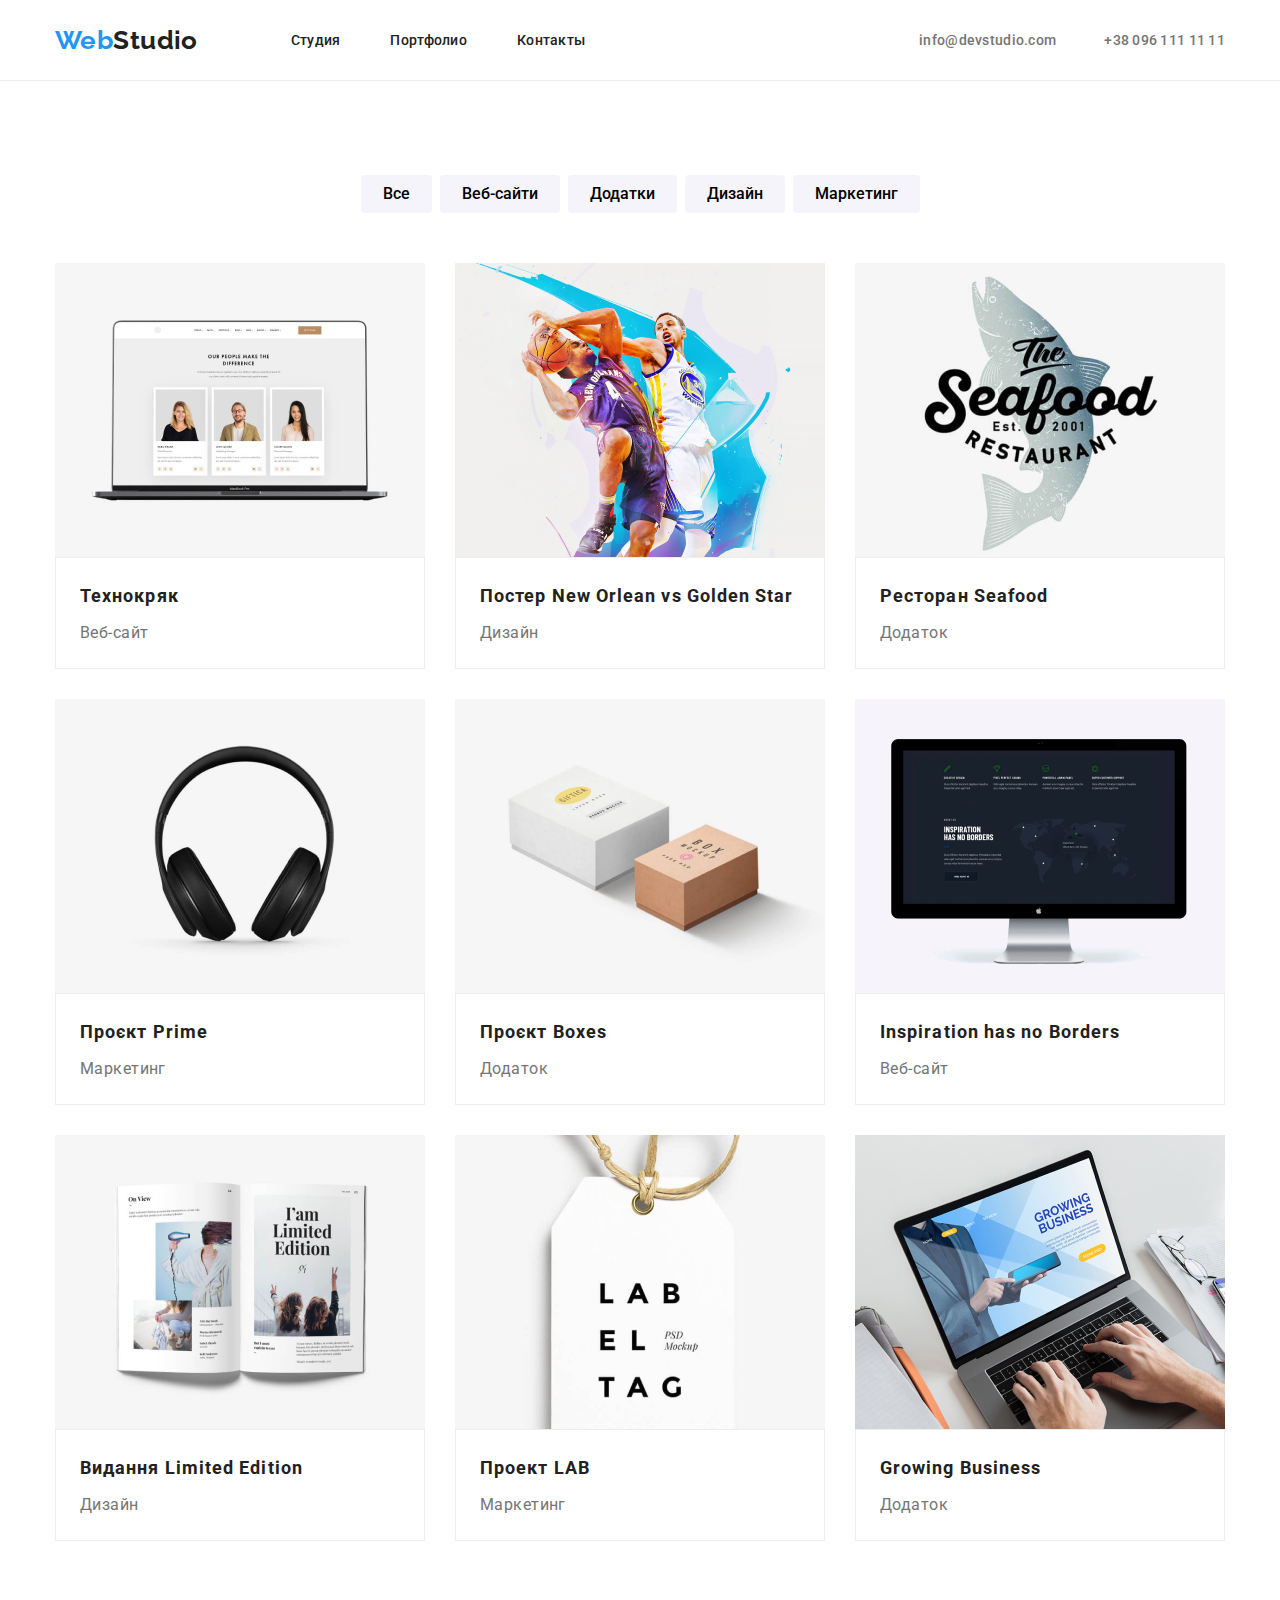
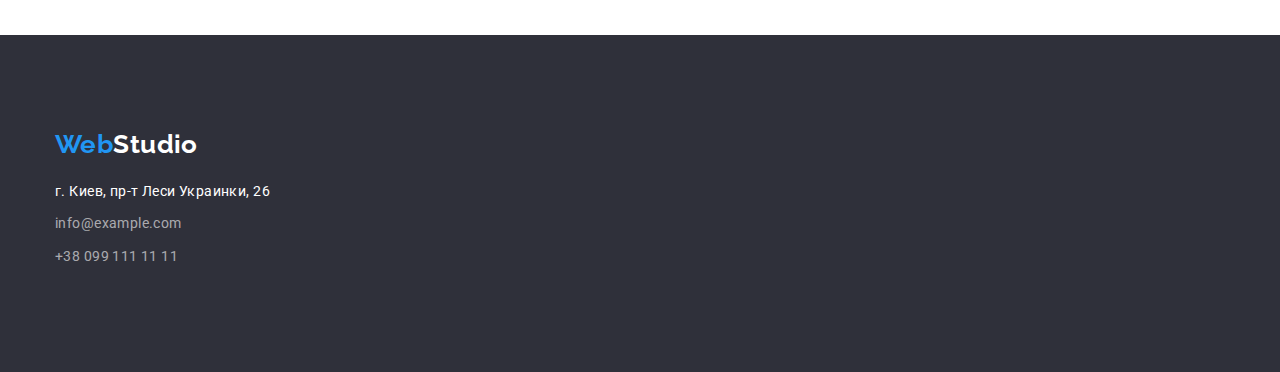
==== commit eb51b89f: "+" ====
--- a/portfolio.html
+++ b/portfolio.html
@@ -4,11 +4,12 @@
     <meta charset="UTF-8">
     <meta http-equiv="X-UA-Compatible" content="IE=edge">
     <meta name="viewport" content="width=device-width, initial-scale=1.0">
-    <link rel="stylesheet" href="./css/styles.css" />
-    <link
-    href="https://fonts.googleapis.com/css2?family=Raleway:wght@400;700&family=Roboto:wght@400;500;700;900&family=Ruda:wght@700&display=swap"
-    rel="stylesheet" />
-    <title>Web Studio</title>
+    <title>Студия</title> 
+    <link rel="preconnect" href="https://fonts.googleapis.com">
+    <link rel="preconnect" href="https://fonts.gstatic.com" crossorigin>
+    <link href="https://fonts.googleapis.com/css2?family=Raleway:wght@700&family=Roboto:wght@400;500;700;900&display=swap" rel="stylesheet">
+    <link rel="stylesheet" href="https://cdnjs.cloudflare.com/ajax/libs/modern-normalize/1.1.0/modern-normalize.min.css">
+    <link rel="stylesheet" href="./css/styles.css">
 </head>
 
 <body>
@@ -115,29 +116,17 @@
             </div>
         </section>
     </main>
-    <footer>
-        <section class="footer section">
-            <div class="container">
-                <a href="./index.html" class="footer-logo-style">
-                    <span class="logo-footer">Web</span>
-                    <span class="word-logo">Studio</span>
-                  </a>
-              <address>
-                <ul>
-                  <li class="footer-contacts-list">
-                    <a href="#" class="adress-footer">г. Киев, пр-т Леси Украинки, 26</a>
-                  </li>
-                  <li class="">
-                    <a href="mailto:info@example.com" class="contacts-footer">info@example.com</a>
-                  </li>
-                  <li class="footer-contacts-list">
-                    <a href="tel:>+380991111111" class="contacts-footer">+38 099 111 11 11</a>
-                  </li>
-                </ul>
-            </div>
-          </section>
-          </address>
+    <footer class="footer section">
+        <div class="container">
+            <section class="footer-logotip">
+              <a href="./index.html" class="logo-footer">Web<span class="word-logo">Studio</a>
+            </section>
+            <address class="adress">г. Киев, пр-т Леси Украинки, 26</address>
+            <ul>
+                <li class="footer-contacts-list"><a href="mailto:info@example.com" class="contacts-footer">info@example.com</a></li>
+                <li class="footer-contacts-list"><a href="tel:+380991111111" class="contacts-footer">+38 099 111 11 11</a></li>
+            </ul>
+        </div>
     </footer>
-    
 </body>
 </html>--- a/css/styles.css
+++ b/css/styles.css
@@ -218,6 +218,9 @@
 .work {
     display:flex;
 } 
+.work-imgs {
+    height: 294px;
+}
 /*TEAM*/ 
 .section.bgteam {
     padding-bottom: 94px;
@@ -262,6 +265,9 @@
     line-height: 1.7;
     margin-bottom: 0;
 }
+.name-team {
+    margin-bottom: 50px;
+}
 /*FOOTER*/ 
 .footer {
     background-color: var(--color-hero);
@@ -295,6 +301,7 @@
     text-decoration: none;
     line-height: 1.71;
     margin-bottom: 60px;
+    font-style: normal;
 }
 .contacts-footer:hover,
 .contacts-footer:focus {
@@ -315,11 +322,20 @@
     margin-top: 20px;
     margin-bottom: 9px;
 } 
+.footer-logotip {
+    margin-bottom: 20px;
+}
+.adress {
+    margin-bottom: 9px;
+}
+.footer-contacts-list {
+    margin-bottom: 9px;
+}
 /*PORTFOLIO*/ 
-.portfolio.section {
+/*.portfolio.section {
     margin-top: 94px;
     padding-bottom: 94px;
-}
+}*/
 /*PORTFOLIO BUTTON*/
 .filters {
     background-color: var(--color-team);
